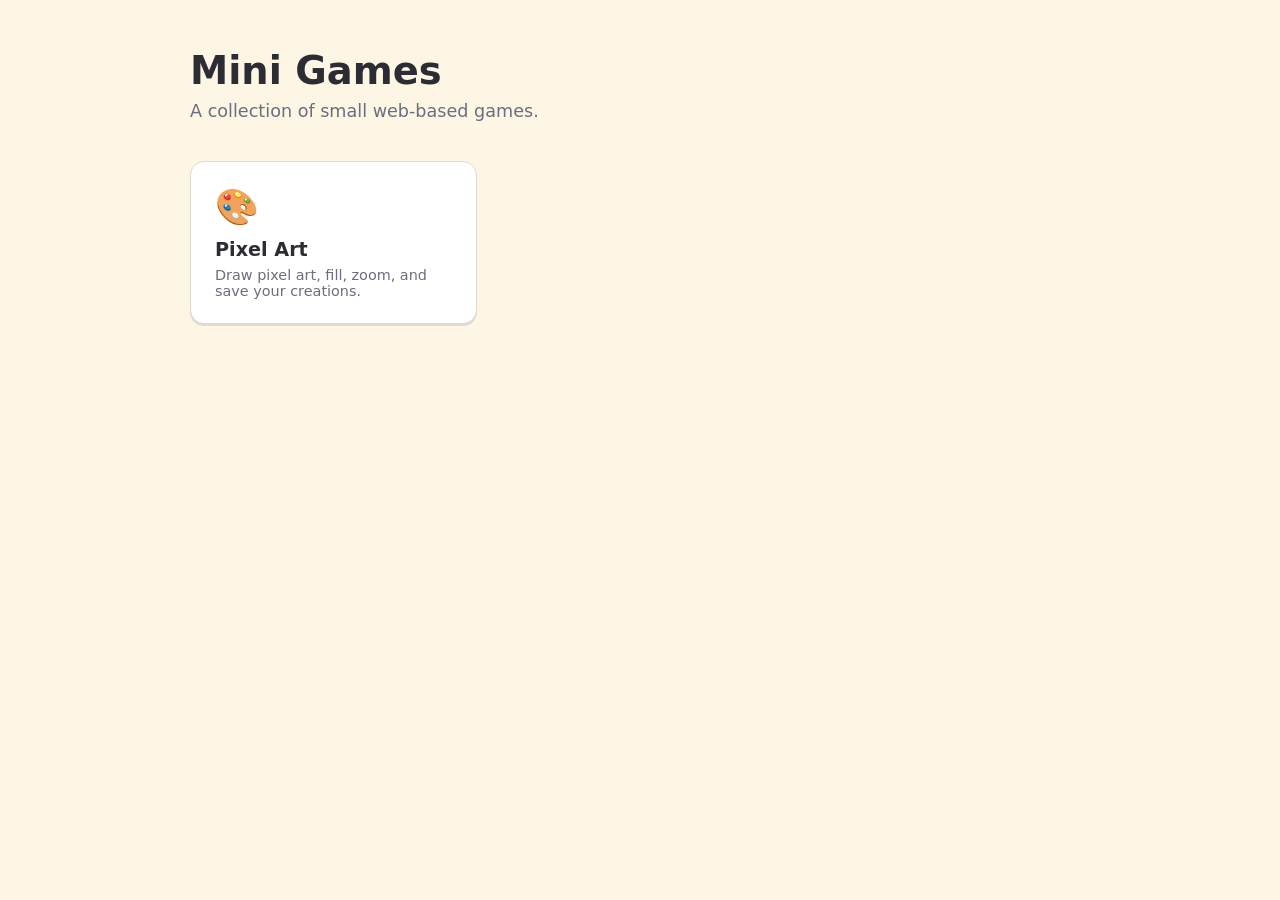
==== index.html @ a2dbf6e5 "Added main index and link in pixel-art" ====
<!doctype html>
<html lang="en">
<head>
<meta charset="UTF-8">
<meta name="viewport" content="width=device-width, initial-scale=1.0">
<title>Mini Games</title>
<style>
  :root {
    --bg: #fef6e4;
    --card-bg: #ffffff;
    --text: #2b2c34;
    --text-dim: #6b6d80;
    --border: #e0dbd0;
    --accent: #f582ae;
    --accent-2: #8bd3dd;
  }

  * {
    box-sizing: border-box;
  }

  body {
    margin: 0;
    min-height: 100vh;
    font-family: system-ui, -apple-system, "Segoe UI", Roboto, sans-serif;
    background: var(--bg);
    color: var(--text);
    padding: 48px 20px;
  }

  .wrap {
    max-width: 900px;
    margin: 0 auto;
  }

  h1 {
    font-size: 2.4rem;
    margin: 0 0 8px;
  }

  p.intro {
    color: var(--text-dim);
    margin: 0 0 40px;
    font-size: 1.1rem;
  }

  .games {
    list-style: none;
    margin: 0;
    padding: 0;
    display: grid;
    grid-template-columns: repeat(auto-fill, minmax(220px, 1fr));
    gap: 20px;
  }

  .games li {
    margin: 0;
  }

  .game-card {
    display: block;
    background: var(--card-bg);
    border: 1px solid var(--border);
    border-radius: 14px;
    padding: 24px;
    text-decoration: none;
    color: inherit;
    transition: transform 0.15s ease, box-shadow 0.15s ease;
    box-shadow: 0 2px 0 var(--border);
  }

  .game-card:hover {
    transform: translateY(-3px);
    box-shadow: 0 6px 16px rgba(0, 0, 0, 0.12);
    border-color: var(--accent);
  }

  .game-card .emoji {
    font-size: 2.2rem;
    display: block;
    margin-bottom: 10px;
  }

  .game-card h2 {
    margin: 0 0 6px;
    font-size: 1.2rem;
  }

  .game-card p {
    margin: 0;
    color: var(--text-dim);
    font-size: 0.9rem;
  }
</style>
</head>
<body>
<div class="wrap">
  <h1>Mini Games</h1>
  <p class="intro">A collection of small web-based games.</p>

  <ul class="games">
    <li>
      <a class="game-card" href="pixel-art/index.html">
        <span class="emoji">🎨</span>
        <h2>Pixel Art</h2>
        <p>Draw pixel art, fill, zoom, and save your creations.</p>
      </a>
    </li>
  </ul>
</div>
</body>
</html>
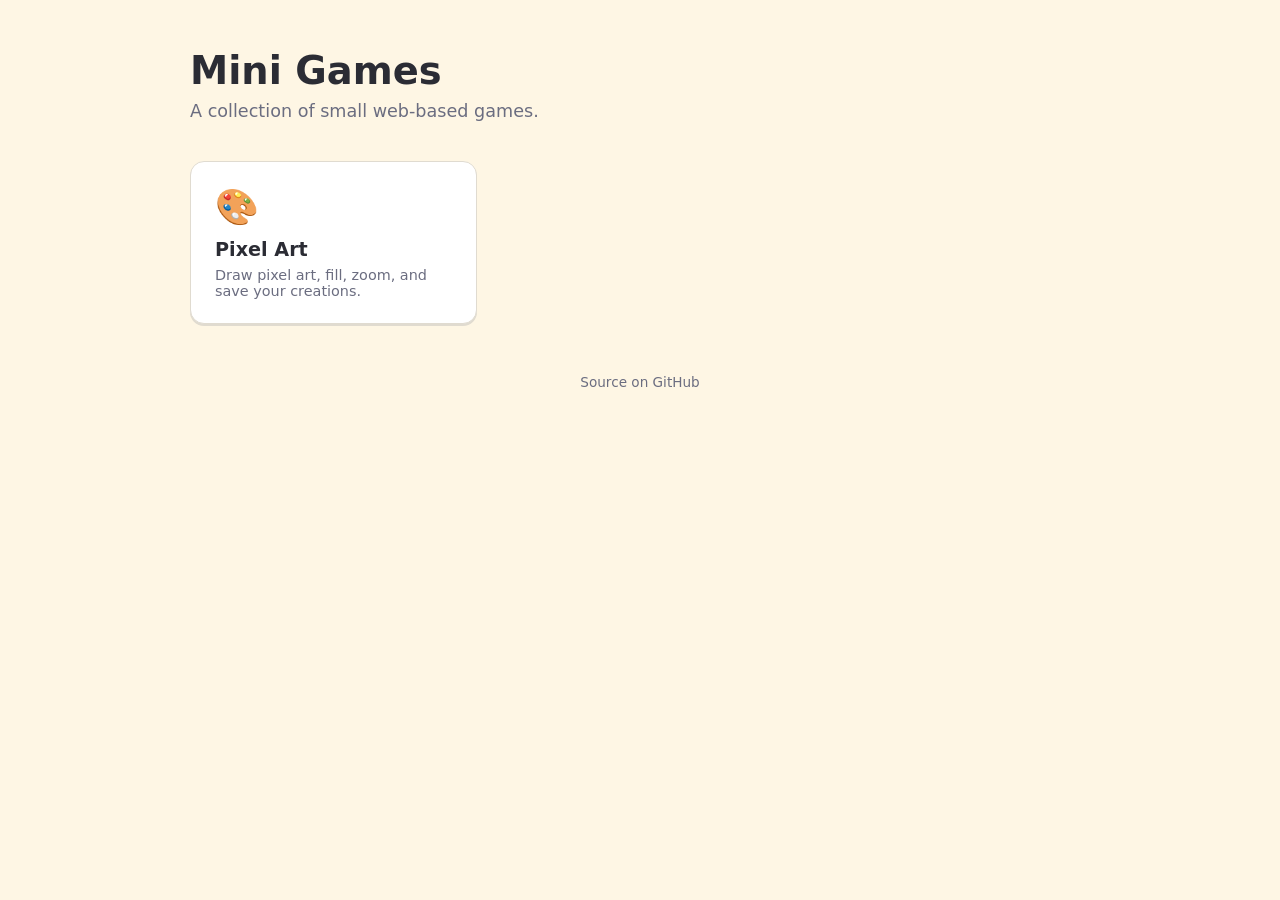
==== commit cbaaf011: "style fixes and link to GitHub repo." ====
--- a/index.html
+++ b/index.html
@@ -4,94 +4,7 @@
 <meta charset="UTF-8">
 <meta name="viewport" content="width=device-width, initial-scale=1.0">
 <title>Mini Games</title>
-<style>
-  :root {
-    --bg: #fef6e4;
-    --card-bg: #ffffff;
-    --text: #2b2c34;
-    --text-dim: #6b6d80;
-    --border: #e0dbd0;
-    --accent: #f582ae;
-    --accent-2: #8bd3dd;
-  }
-
-  * {
-    box-sizing: border-box;
-  }
-
-  body {
-    margin: 0;
-    min-height: 100vh;
-    font-family: system-ui, -apple-system, "Segoe UI", Roboto, sans-serif;
-    background: var(--bg);
-    color: var(--text);
-    padding: 48px 20px;
-  }
-
-  .wrap {
-    max-width: 900px;
-    margin: 0 auto;
-  }
-
-  h1 {
-    font-size: 2.4rem;
-    margin: 0 0 8px;
-  }
-
-  p.intro {
-    color: var(--text-dim);
-    margin: 0 0 40px;
-    font-size: 1.1rem;
-  }
-
-  .games {
-    list-style: none;
-    margin: 0;
-    padding: 0;
-    display: grid;
-    grid-template-columns: repeat(auto-fill, minmax(220px, 1fr));
-    gap: 20px;
-  }
-
-  .games li {
-    margin: 0;
-  }
-
-  .game-card {
-    display: block;
-    background: var(--card-bg);
-    border: 1px solid var(--border);
-    border-radius: 14px;
-    padding: 24px;
-    text-decoration: none;
-    color: inherit;
-    transition: transform 0.15s ease, box-shadow 0.15s ease;
-    box-shadow: 0 2px 0 var(--border);
-  }
-
-  .game-card:hover {
-    transform: translateY(-3px);
-    box-shadow: 0 6px 16px rgba(0, 0, 0, 0.12);
-    border-color: var(--accent);
-  }
-
-  .game-card .emoji {
-    font-size: 2.2rem;
-    display: block;
-    margin-bottom: 10px;
-  }
-
-  .game-card h2 {
-    margin: 0 0 6px;
-    font-size: 1.2rem;
-  }
-
-  .game-card p {
-    margin: 0;
-    color: var(--text-dim);
-    font-size: 0.9rem;
-  }
-</style>
+<link rel="stylesheet" href="styles.css">
 </head>
 <body>
 <div class="wrap">
@@ -107,6 +20,10 @@
       </a>
     </li>
   </ul>
+
+  <footer class="site-footer">
+    <a href="https://github.com/mugnozzo/mini-games">Source on GitHub</a>
+  </footer>
 </div>
 </body>
 </html>
--- a/styles.css
+++ b/styles.css
@@ -0,0 +1,102 @@
+:root {
+  --bg: #fef6e4;
+  --card-bg: #ffffff;
+  --text: #2b2c34;
+  --text-dim: #6b6d80;
+  --border: #e0dbd0;
+  --accent: #f582ae;
+  --accent-2: #8bd3dd;
+}
+
+* {
+  box-sizing: border-box;
+}
+
+body {
+  margin: 0;
+  min-height: 100vh;
+  font-family: system-ui, -apple-system, "Segoe UI", Roboto, sans-serif;
+  background: var(--bg);
+  color: var(--text);
+  padding: 48px 20px;
+}
+
+.wrap {
+  max-width: 900px;
+  margin: 0 auto;
+}
+
+h1 {
+  font-size: 2.4rem;
+  margin: 0 0 8px;
+}
+
+p.intro {
+  color: var(--text-dim);
+  margin: 0 0 40px;
+  font-size: 1.1rem;
+}
+
+.games {
+  list-style: none;
+  margin: 0;
+  padding: 0;
+  display: grid;
+  grid-template-columns: repeat(auto-fill, minmax(220px, 1fr));
+  gap: 20px;
+}
+
+.games li {
+  margin: 0;
+}
+
+.game-card {
+  display: block;
+  background: var(--card-bg);
+  border: 1px solid var(--border);
+  border-radius: 14px;
+  padding: 24px;
+  text-decoration: none;
+  color: inherit;
+  transition: transform 0.15s ease, box-shadow 0.15s ease;
+  box-shadow: 0 2px 0 var(--border);
+}
+
+.game-card:hover {
+  transform: translateY(-3px);
+  box-shadow: 0 6px 16px rgba(0, 0, 0, 0.12);
+  border-color: var(--accent);
+}
+
+.game-card .emoji {
+  font-size: 2.2rem;
+  display: block;
+  margin-bottom: 10px;
+}
+
+.game-card h2 {
+  margin: 0 0 6px;
+  font-size: 1.2rem;
+}
+
+.game-card p {
+  margin: 0;
+  color: var(--text-dim);
+  font-size: 0.9rem;
+}
+
+.site-footer {
+  margin-top: 48px;
+  text-align: center;
+}
+
+.site-footer a {
+  color: var(--text-dim);
+  font-size: 0.85rem;
+  text-decoration: none;
+}
+
+.site-footer a:hover {
+  color: var(--accent);
+  text-decoration: underline;
+}
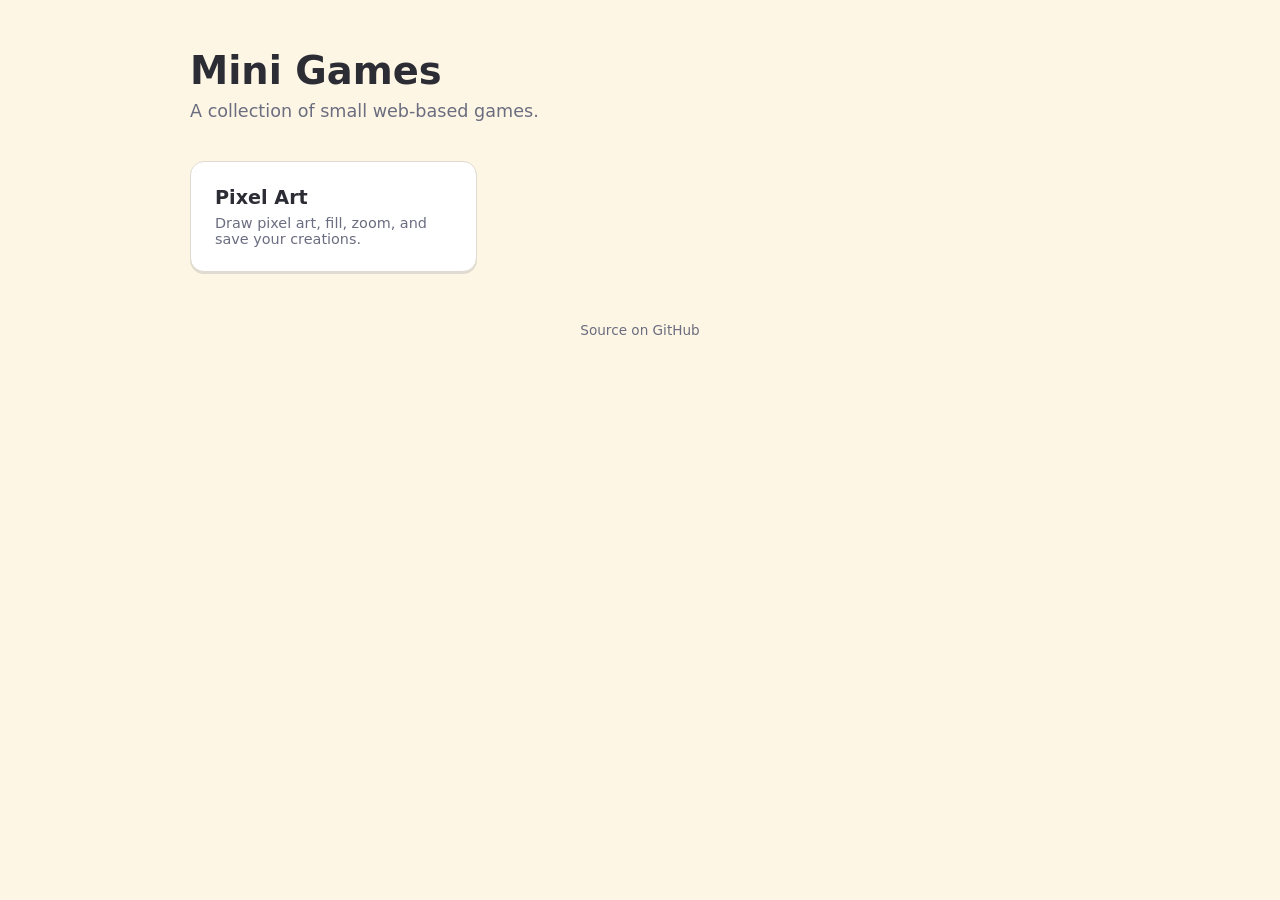
==== commit 17eb752b: "Removed icon in link to game" ====
--- a/index.html
+++ b/index.html
@@ -14,7 +14,6 @@
   <ul class="games">
     <li>
       <a class="game-card" href="pixel-art/index.html">
-        <span class="emoji">🎨</span>
         <h2>Pixel Art</h2>
         <p>Draw pixel art, fill, zoom, and save your creations.</p>
       </a>
--- a/styles.css
+++ b/styles.css
@@ -68,12 +68,6 @@
   border-color: var(--accent);
 }
 
-.game-card .emoji {
-  font-size: 2.2rem;
-  display: block;
-  margin-bottom: 10px;
-}
-
 .game-card h2 {
   margin: 0 0 6px;
   font-size: 1.2rem;
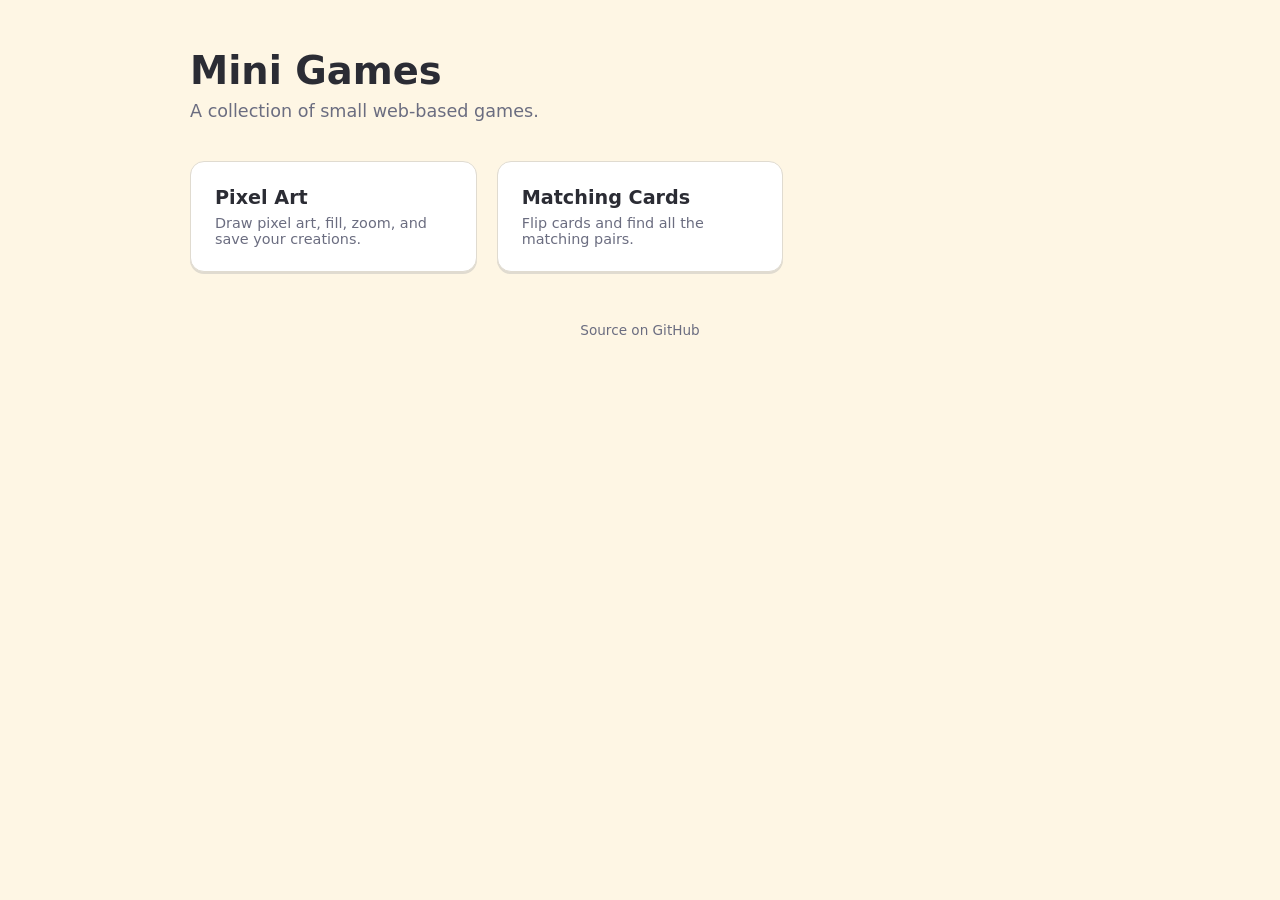
==== commit a0b28eed: "Added link to matching card game" ====
--- a/index.html
+++ b/index.html
@@ -13,9 +13,15 @@
 
   <ul class="games">
     <li>
-      <a class="game-card" href="pixel-art/index.html">
+      <a class="game-card" href="./pixel-art">
         <h2>Pixel Art</h2>
         <p>Draw pixel art, fill, zoom, and save your creations.</p>
+      </a>
+    </li>
+    <li>
+      <a class="game-card" href="./matching-cards">
+        <h2>Matching Cards</h2>
+        <p>Flip cards and find all the matching pairs.</p>
       </a>
     </li>
   </ul>
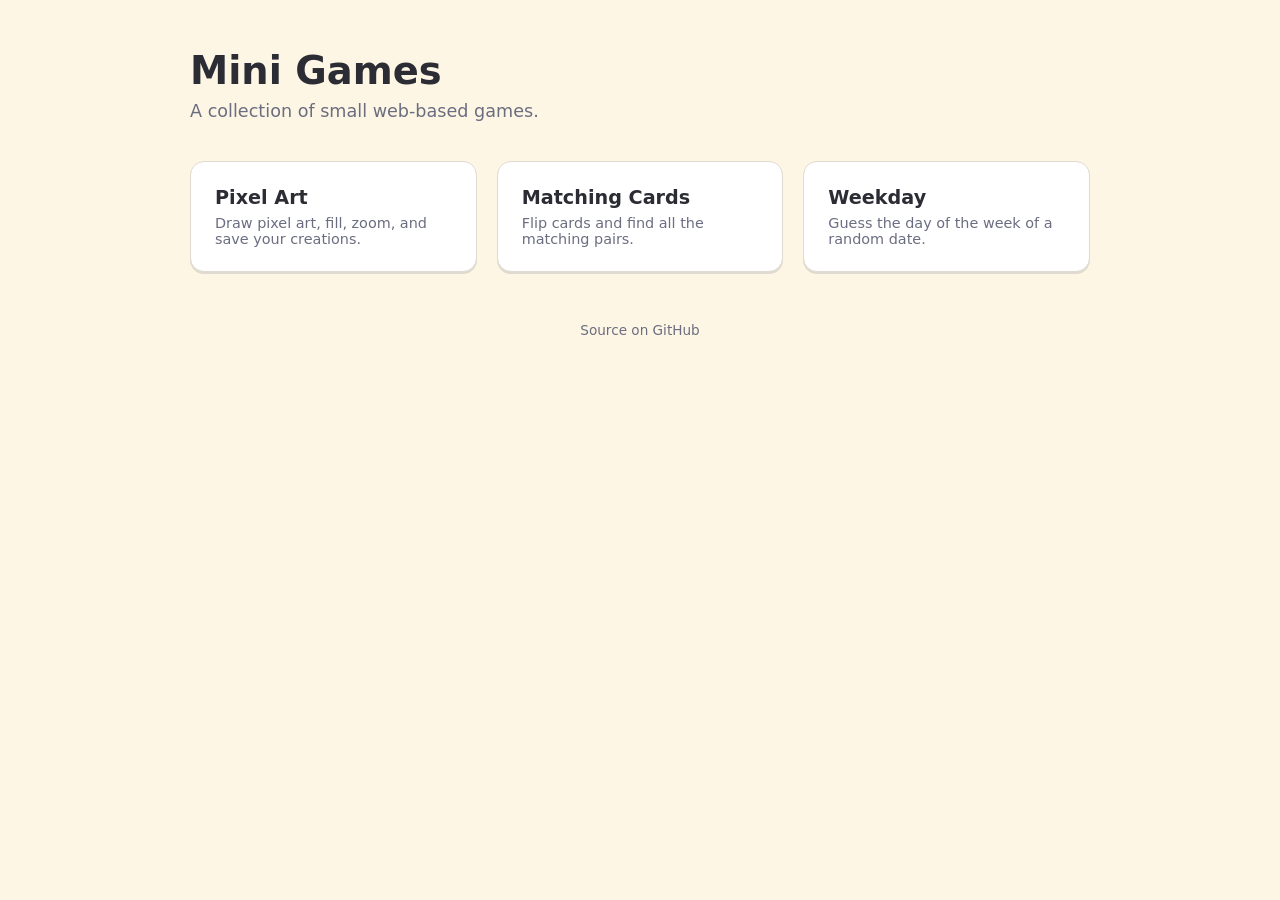
==== commit 4a91f021: "Added weekday game" ====
--- a/index.html
+++ b/index.html
@@ -24,6 +24,12 @@
         <p>Flip cards and find all the matching pairs.</p>
       </a>
     </li>
+    <li>
+      <a class="game-card" href="./weekday">
+        <h2>Weekday</h2>
+        <p>Guess the day of the week of a random date.</p>
+      </a>
+    </li>
   </ul>
 
   <footer class="site-footer">
